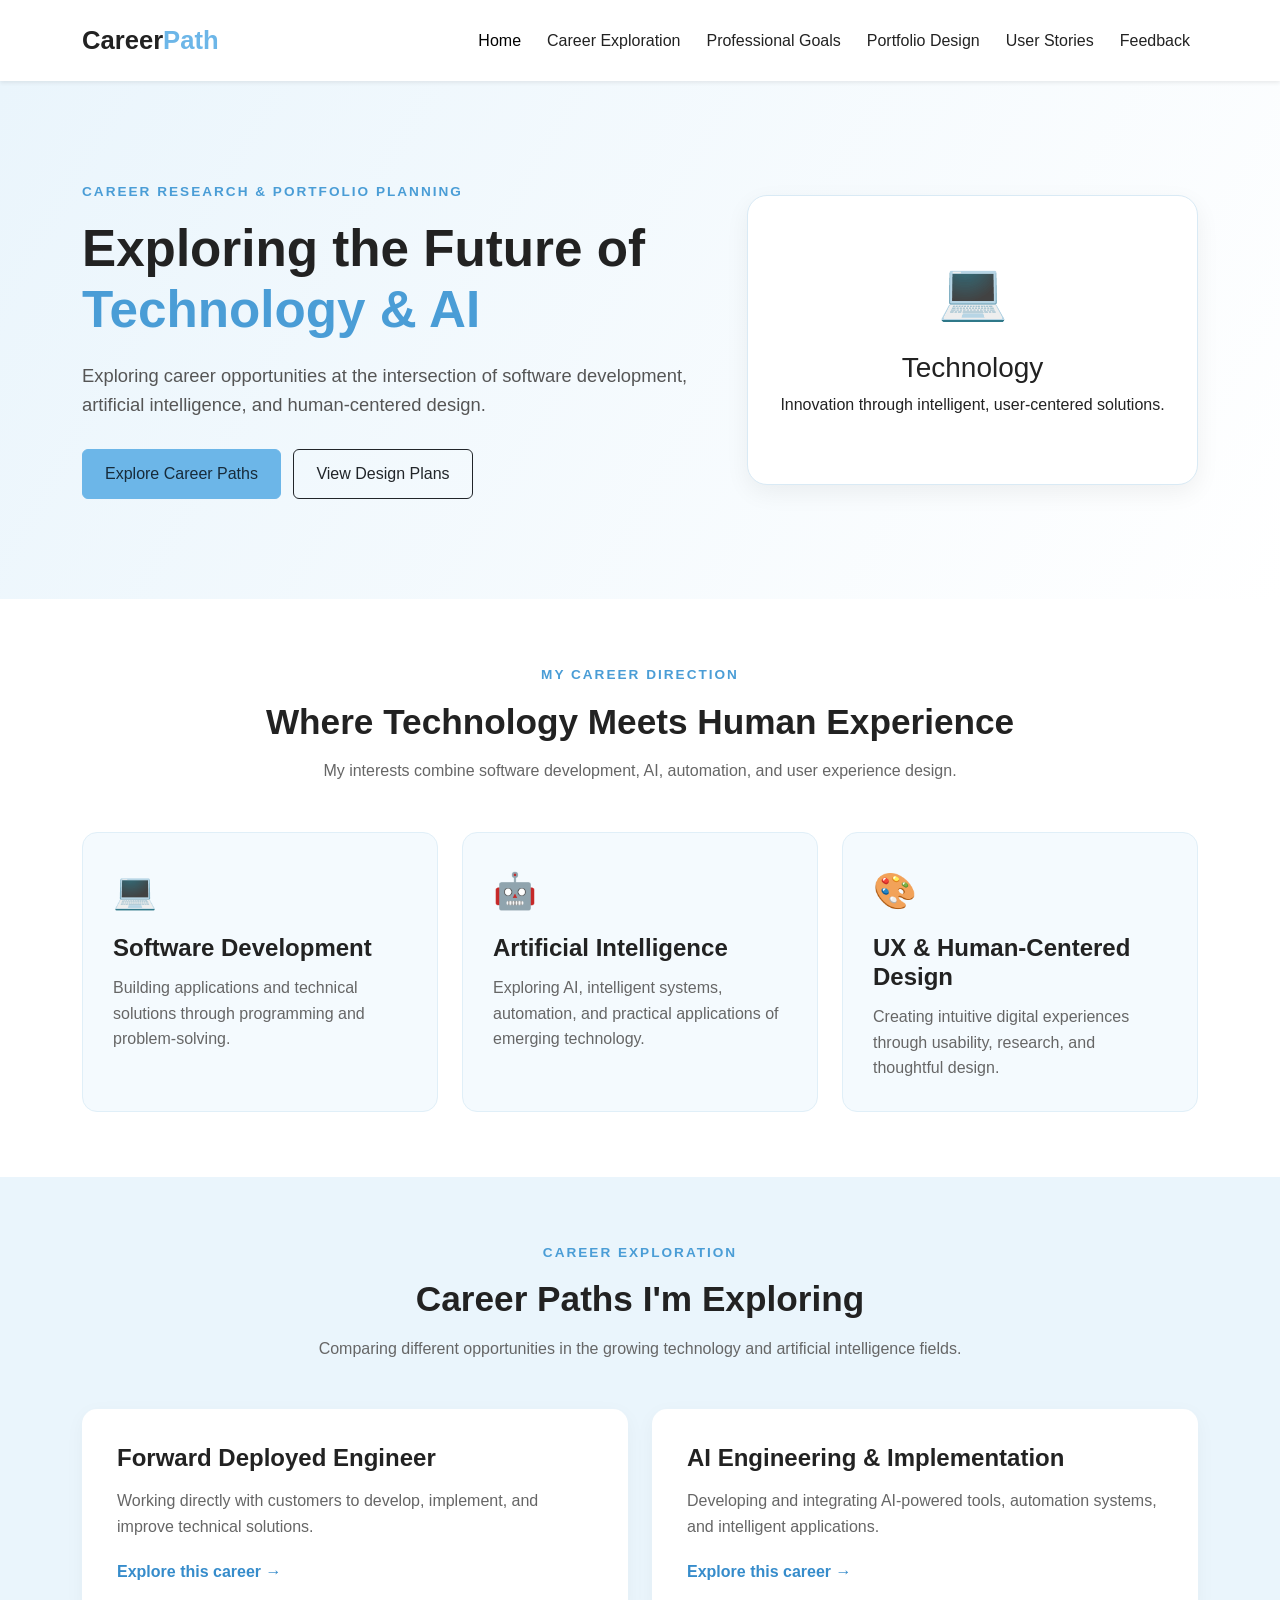
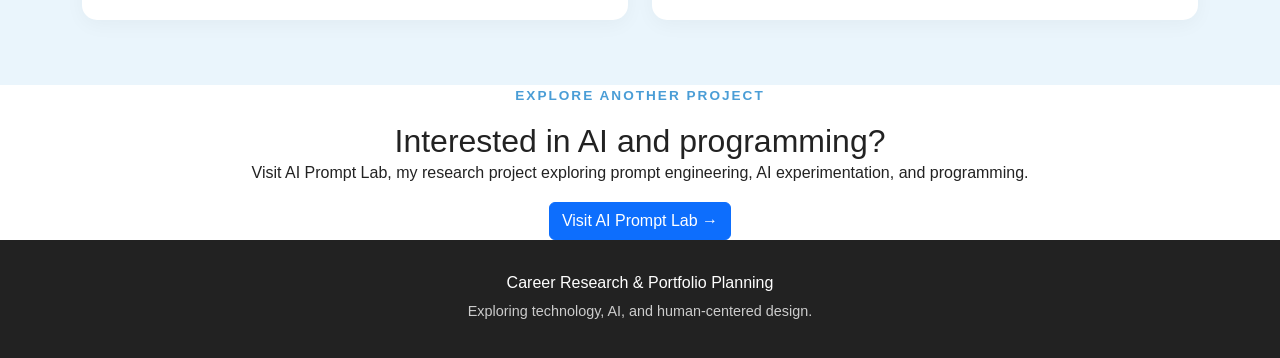
==== index.html @ ef3d42ed "Add files via upload" ====
<!DOCTYPE html>
<html lang="en">

<head>
    <meta charset="UTF-8">
    <meta name="viewport" content="width=device-width, initial-scale=1.0">

    <title>Career Research | Home</title>

    <!-- Bootstrap CSS -->
    <link
        href="https://cdn.jsdelivr.net/npm/bootstrap@5.3.8/dist/css/bootstrap.min.css"
        rel="stylesheet">

    <!-- Custom CSS -->
    <link rel="stylesheet" href="css/style.css">
</head>

<body>

    <!-- Navigation Bar -->
    <nav class="navbar navbar-expand-lg navbar-light bg-white shadow-sm">
        <div class="container">

            <a class="navbar-brand fw-bold" href="index.html">
                Career<span class="brand-highlight">Path</span>
            </a>

            <button class="navbar-toggler" type="button"
                data-bs-toggle="collapse"
                data-bs-target="#mainNavbar"
                aria-controls="mainNavbar"
                aria-expanded="false"
                aria-label="Toggle navigation">

                <span class="navbar-toggler-icon"></span>
            </button>

            <div class="collapse navbar-collapse" id="mainNavbar">

                <ul class="navbar-nav ms-auto">

                    <li class="nav-item">
                        <a class="nav-link active" href="index.html">Home</a>
                    </li>

                    <li class="nav-item">
                        <a class="nav-link" href="career.html">Career Exploration</a>
                    </li>

                    <li class="nav-item">
                        <a class="nav-link" href="goals.html">Professional Goals</a>
                    </li>

                    <li class="nav-item">
                        <a class="nav-link" href="design.html">Portfolio Design</a>
                    </li>

                    <li class="nav-item">
                        <a class="nav-link" href="user-stories.html">User Stories</a>
                    </li>

                    <li class="nav-item">
                        <a class="nav-link" href="feedback.html">Feedback</a>
                    </li>

                </ul>
            </div>
        </div>
    </nav>


    <!-- Hero Section -->
    <header class="hero-section">
        <div class="container">
            <div class="row align-items-center">

                <div class="col-lg-7">

                    <p class="hero-label">CAREER RESEARCH & PORTFOLIO PLANNING</p>

                    <h1>
                        Exploring the Future of
                        <span class="highlight-text">Technology & AI</span>
                    </h1>

                    <p class="hero-description">
                        Exploring career opportunities at the intersection
                        of software development, artificial intelligence,
                        and human-centered design.
                    </p>

                    <a href="career.html" class="btn btn-primary custom-btn">
                        Explore Career Paths
                    </a>

                    <a href="design.html" class="btn btn-outline-dark secondary-btn">
                        View Design Plans
                    </a>

                </div>

                <div class="col-lg-5 text-center mt-5 mt-lg-0">

                    <div class="hero-visual">
                        <div class="visual-icon">💻</div>
                        <h3>Technology</h3>
                        <p>Innovation through intelligent, user-centered solutions.</p>
                    </div>

                </div>

            </div>
        </div>
    </header>


    <!-- Introduction Section -->
    <section class="intro-section">
        <div class="container">

            <div class="section-heading text-center">
                <p class="section-label">MY CAREER DIRECTION</p>
                <h2>Where Technology Meets Human Experience</h2>
                <p>
                    My interests combine software development, AI,
                    automation, and user experience design.
                </p>
            </div>

            <div class="row g-4 mt-4">

                <div class="col-md-4">
                    <div class="interest-card">
                        <div class="card-icon">💻</div>
                        <h4>Software Development</h4>
                        <p>
                            Building applications and technical solutions
                            through programming and problem-solving.
                        </p>
                    </div>
                </div>

                <div class="col-md-4">
                    <div class="interest-card">
                        <div class="card-icon">🤖</div>
                        <h4>Artificial Intelligence</h4>
                        <p>
                            Exploring AI, intelligent systems, automation,
                            and practical applications of emerging technology.
                        </p>
                    </div>
                </div>

                <div class="col-md-4">
                    <div class="interest-card">
                        <div class="card-icon">🎨</div>
                        <h4>UX & Human-Centered Design</h4>
                        <p>
                            Creating intuitive digital experiences through
                            usability, research, and thoughtful design.
                        </p>
                    </div>
                </div>

            </div>
        </div>
    </section>


    <!-- Career Paths Section -->
    <section class="career-section">
        <div class="container">

            <div class="section-heading text-center">
                <p class="section-label">CAREER EXPLORATION</p>
                <h2>Career Paths I'm Exploring</h2>
                <p>
                    Comparing different opportunities in the growing
                    technology and artificial intelligence fields.
                </p>
            </div>

            <div class="row g-4 mt-4">

                <div class="col-md-6">
                    <div class="career-card">
                        <h4>Forward Deployed Engineer</h4>
                        <p>
                            Working directly with customers to develop,
                            implement, and improve technical solutions.
                        </p>
                        <a href="career.html">Explore this career →</a>
                    </div>
                </div>

                <div class="col-md-6">
                    <div class="career-card">
                        <h4>AI Engineering & Implementation</h4>
                        <p>
                            Developing and integrating AI-powered tools,
                            automation systems, and intelligent applications.
                        </p>
                        <a href="career.html">Explore this career →</a>
                    </div>
                </div>

            </div>
        </div>
    </section>

    <!-- Related Project -->
<section class="section-padding">
    <div class="container text-center">
        <p class="section-label">EXPLORE ANOTHER PROJECT</p>
        <h2 class="section-heading">Interested in AI and programming?</h2>
        <p>
            Visit AI Prompt Lab, my research project exploring
            prompt engineering, AI experimentation, and programming.
        </p>

        <a href="AI_PROMPT_LAB_URL"
           class="btn btn-primary"
           target="_blank"
           rel="noopener noreferrer">
            Visit AI Prompt Lab →
        </a>
    </div>
</section>


    <!-- Footer -->
    <footer class="site-footer">
        <div class="container text-center">
            <p>Career Research & Portfolio Planning</p>
            <p class="footer-small">Exploring technology, AI, and human-centered design.</p>
        </div>
    </footer>


    <!-- Bootstrap JavaScript -->
    <script src="https://cdn.jsdelivr.net/npm/bootstrap@5.3.8/dist/js/bootstrap.bundle.min.js"></script>

    <!-- Custom JavaScript -->
    <script src="js/script.js"></script>

</body>
</html>
---- css/style.css ----
/* =================================
   GENERAL STYLING
================================= */

body {
    font-family: Arial, Helvetica, sans-serif;
    color: #222222;
    background-color: #ffffff;
    margin: 0;
    line-height: 1.6;
}

a {
    text-decoration: none;
}


/* =================================
   NAVIGATION BAR
================================= */

.navbar {
    padding: 15px 0;
}

.navbar-brand {
    font-size: 1.6rem;
    color: #222222;
}

.brand-highlight {
    color: #6CB6E8;
}

.nav-link {
    color: #222222;
    margin-left: 10px;
    transition: color 0.3s ease;
}

.nav-link:hover,
.nav-link.active {
    color: #4A9DD6;
}


/* =================================
   HERO SECTION
================================= */

.hero-section {
    background: linear-gradient(
        120deg,
        #EAF5FC,
        #FFFFFF
    );
    padding: 100px 0;
}

.hero-label,
.section-label {
    color: #4A9DD6;
    font-size: 0.85rem;
    font-weight: bold;
    letter-spacing: 2px;
    margin-bottom: 15px;
}

.hero-section h1 {
    font-size: 3.2rem;
    font-weight: 700;
    line-height: 1.2;
    margin-bottom: 20px;
}

.highlight-text {
    color: #4A9DD6;
}

.hero-description {
    font-size: 1.15rem;
    color: #555555;
    max-width: 650px;
    margin-bottom: 30px;
}

.custom-btn {
    background-color: #6CB6E8;
    border-color: #6CB6E8;
    color: #172B3A;
    padding: 12px 22px;
    margin-right: 8px;
    transition: 0.3s ease;
}

.custom-btn:hover {
    background-color: #4A9DD6;
    border-color: #4A9DD6;
    color: #ffffff;
}

.secondary-btn {
    padding: 12px 22px;
}


/* =================================
   HERO VISUAL
================================= */

.hero-visual {
    background-color: #ffffff;
    border: 1px solid #D9EAF5;
    border-radius: 20px;
    padding: 50px 25px;
    box-shadow: 0 8px 25px rgba(0, 0, 0, 0.06);
}

.visual-icon {
    font-size: 3.5rem;
    margin-bottom: 15px;
}


/* =================================
   SECTION HEADINGS
================================= */

.intro-section,
.career-section {
    padding: 65px 0;
}

.section-heading {
    max-width: 750px;
    margin: 0 auto;
}

.section-heading h2 {
    font-size: 2.2rem;
    font-weight: 700;
    margin-bottom: 15px;
}

.section-heading p:not(.section-label) {
    color: #666666;
}


/* =================================
   INTEREST CARDS
================================= */

.interest-card {
    height: 100%;
    background-color: #F4FAFE;
    border: 1px solid #E0EFF8;
    border-radius: 15px;
    padding: 30px;
    transition: transform 0.3s ease,
                box-shadow 0.3s ease;
}

.interest-card:hover {
    transform: translateY(-6px);
    box-shadow: 0 10px 25px rgba(0, 0, 0, 0.08);
}

.card-icon {
    font-size: 2.2rem;
    margin-bottom: 15px;
}

.interest-card h4 {
    font-weight: 700;
    margin-bottom: 12px;
}

.interest-card p {
    color: #666666;
    margin-bottom: 0;
}


/* =================================
   CAREER SECTION
================================= */

.career-section {
    background-color: #EAF5FC;
}

.career-card {
    height: 100%;
    background-color: #ffffff;
    border-radius: 15px;
    padding: 35px;
    box-shadow: 0 5px 20px rgba(0, 0, 0, 0.04);
    transition: transform 0.3s ease;
}

.career-card:hover {
    transform: translateY(-5px);
}

.career-card h4 {
    font-weight: 700;
    margin-bottom: 15px;
}

.career-card p {
    color: #666666;
    margin-bottom: 20px;
}

.career-card a {
    color: #368CCB;
    font-weight: 600;
}

.career-card a:hover {
    color: #185F96;
}


/* =================================
   FOOTER
================================= */

.site-footer {
    background-color: #222222;
    color: #ffffff;
    padding: 30px 0;
}

.site-footer p {
    margin-bottom: 5px;
}

.footer-small {
    color: #cccccc;
    font-size: 0.9rem;
}


/* =================================
   RESPONSIVE DESIGN
================================= */

@media (max-width: 768px) {

    .hero-section {
        padding: 65px 0;
    }

    .hero-section h1 {
        font-size: 2.3rem;
    }

    .section-heading h2 {
        font-size: 1.8rem;
    }

    .hero-visual {
        padding: 35px 20px;
    }

    .nav-link {
        margin-left: 0;
        padding: 10px 0;
    }

}



/* =================================
   CAREER EXPLORATION PAGE
================================= */

/* Page Header */

.page-header {
    background: linear-gradient(120deg, #EAF5FC, #FFFFFF);
    padding: 75px 0;
}

.page-header h1 {
    font-size: 2.8rem;
    font-weight: 700;
    margin-bottom: 15px;
}

.page-header p:not(.section-label) {
    color: #666666;
    max-width: 750px;
    margin: 0 auto;
}


/* Content Sections */

.content-section {
    padding: 65px 0;
}

.research-intro,
.reflection-card {
    max-width: 900px;
    margin: 0 auto;
}

.research-intro h2,
.reflection-card h2 {
    font-weight: 700;
    margin-bottom: 20px;
}

.research-intro p,
.reflection-card p {
    color: #555555;
    font-size: 1.05rem;
}


/* Job Research Cards */

.job-section {
    padding: 35px 0;
}

.alternate-section {
    background-color: #EAF5FC;
}

.job-card {
    background-color: #ffffff;
    border: 1px solid #E0EFF8;
    border-radius: 18px;
    padding: 40px;
    box-shadow: 0 5px 20px rgba(0, 0, 0, 0.04);
}

.job-card-header {
    display: flex;
    justify-content: space-between;
    align-items: flex-start;
    border-bottom: 1px solid #E5E5E5;
    padding-bottom: 25px;
    margin-bottom: 25px;
}

.job-category {
    color: #4A9DD6;
    font-size: 0.8rem;
    font-weight: bold;
    letter-spacing: 1.5px;
}

.job-card h2 {
    font-size: 2rem;
    font-weight: 700;
    margin: 10px 0;
}

.job-card h5 {
    color: #777777;
}

.job-number {
    color: #A9D9F5;
    font-size: 3rem;
    font-weight: bold;
}

.job-card h4 {
    font-size: 1.15rem;
    font-weight: 700;
    margin-top: 28px;
    margin-bottom: 12px;
}

.job-card p,
.job-card li {
    color: #555555;
}

.job-card li {
    margin-bottom: 8px;
}


/* Skill Tags */

.skill-list {
    display: flex;
    flex-wrap: wrap;
    gap: 10px;
}

.skill-list span {
    background-color: #EAF5FC;
    color: #245D83;
    padding: 7px 14px;
    border-radius: 20px;
    font-size: 0.9rem;
    font-weight: 600;
}


/* Job Source Links */

.source-link {
    display: inline-block;
    color: #368CCB;
    font-weight: 600;
    margin-top: 20px;
}

.source-link:hover {
    color: #185F96;
}


/* Comparison Table */

.comparison-section {
    background-color: #F4FAFE;
    padding: 85px 0;
}

.comparison-table {
    background-color: #ffffff;
    border-radius: 12px;
    overflow: hidden;
    min-width: 750px;
}

.comparison-table th {
    background-color: #DCEFFA;
    color: #222222;
}

.comparison-table td,
.comparison-table th {
    padding: 18px;
    vertical-align: middle;
}

.comparison-table tbody tr:hover {
    background-color: #F4FAFE;
}


/* Career Reflection */

.reflection-card {
    background-color: #F4FAFE;
    border-left: 5px solid #6CB6E8;
    border-radius: 12px;
    padding: 35px;
}


/* Research Date */

.research-date {
    background-color: #ffffff;
    padding: 20px 0;
}

.research-date p {
    color: #777777;
    font-size: 0.9rem;
    margin: 0;
}


/* Responsive Design */

@media (max-width: 768px) {

    .page-header {
        padding: 55px 0;
    }

    .page-header h1 {
        font-size: 2.1rem;
    }

    .job-card {
        padding: 25px;
    }

    .job-card h2 {
        font-size: 1.6rem;
    }

    .job-number {
        font-size: 2rem;
    }

    .reflection-card {
        padding: 25px;
    }

}



/* =================================
   PROFESSIONAL GOALS PAGE
================================= */

.goals-section {
    padding: 75px 0;
}

.goal-intro {
    max-width: 950px;
    margin: 0 auto;
}

.goal-intro h2 {
    font-size: 2.2rem;
    font-weight: 700;
    margin-bottom: 25px;
}

.goal-intro p:not(.section-label) {
    color: #555555;
    font-size: 1.05rem;
    line-height: 1.8;
}


/* Short-Term Goal Cards */

.goal-card {
    height: 100%;
    background-color: #ffffff;
    border: 1px solid #E0EFF8;
    border-radius: 15px;
    padding: 30px;
    transition: transform 0.3s ease,
                box-shadow 0.3s ease;
}

.goal-card:hover {
    transform: translateY(-5px);
    box-shadow: 0 10px 25px rgba(0, 0, 0, 0.07);
}

.goal-icon {
    font-size: 2.3rem;
    margin-bottom: 18px;
}

.goal-card h4 {
    font-weight: 700;
    margin-bottom: 15px;
}

.goal-card p {
    color: #666666;
    margin-bottom: 0;
    line-height: 1.7;
}


/* Technical Development Cards */

.development-card {
    height: 100%;
    background-color: #F4FAFE;
    border: 1px solid #E0EFF8;
    border-radius: 15px;
    padding: 30px;
}

.development-card h4 {
    font-weight: 700;
    font-size: 1.25rem;
    margin-bottom: 22px;
    padding-bottom: 15px;
    border-bottom: 2px solid #A9D9F5;
}

.development-card ul {
    padding-left: 20px;
    margin-bottom: 0;
}

.development-card li {
    color: #555555;
    margin-bottom: 13px;
}


/* Long-Term Goals */

.future-card {
    height: 100%;
    background-color: #ffffff;
    border-radius: 15px;
    padding: 35px;
    border: 1px solid #E0EFF8;
    box-shadow: 0 5px 20px rgba(0, 0, 0, 0.04);
}

.future-card h4 {
    font-weight: 700;
    margin-bottom: 18px;
}

.future-card p {
    color: #555555;
    line-height: 1.8;
    margin-bottom: 0;
}


/* Professional Vision */

.vision-statement {
    color: #368CCB;
    font-weight: 700;
    margin-top: 30px;
    font-style: italic;
}


/* Responsive Design */

@media (max-width: 768px) {

    .goals-section {
        padding: 55px 0;
    }

    .goal-intro h2 {
        font-size: 1.8rem;
    }

    .goal-card,
    .development-card,
    .future-card {
        padding: 25px;
    }

}



/* =================================
   PORTFOLIO DESIGN PAGE
================================= */

.design-intro {
    max-width: 950px;
    margin: 0 auto;
}

.design-intro h2 {
    font-weight: 700;
    margin-bottom: 20px;
}

.design-intro p:not(.section-label) {
    color: #555555;
    font-size: 1.05rem;
    line-height: 1.8;
}


/* Audience Points */

.audience-points {
    display: grid;
    grid-template-columns: repeat(3, 1fr);
    gap: 20px;
    margin-top: 30px;
}

.audience-points div {
    background-color: #F4FAFE;
    border: 1px solid #E0EFF8;
    border-radius: 12px;
    padding: 22px;
}

.audience-points strong,
.audience-points span {
    display: block;
}

.audience-points strong {
    margin-bottom: 8px;
}

.audience-points span {
    color: #666666;
    font-size: 0.95rem;
}


/* Design Direction Cards */

.design-directions {
    padding: 85px 0;
}

.direction-card {
    background-color: #ffffff;
    border: 1px solid #E0EFF8;
    border-radius: 18px;
    padding: 35px;
    box-shadow: 0 5px 20px rgba(0, 0, 0, 0.04);
}

.direction-heading {
    display: flex;
    justify-content: space-between;
    align-items: flex-start;
    margin-bottom: 25px;
}

.direction-label {
    color: #4A9DD6;
    font-size: 0.8rem;
    font-weight: bold;
    letter-spacing: 1.5px;
}

.direction-heading h3 {
    font-size: 1.8rem;
    font-weight: 700;
    margin: 8px 0;
}

.direction-personality {
    color: #777777;
    margin: 0;
}

.direction-letter {
    font-size: 3rem;
    font-weight: bold;
    color: #A9D9F5;
}


/* Portfolio Mockups */

.mockup-frame {
    border-radius: 14px;
    overflow: hidden;
    min-height: 300px;
    margin-bottom: 30px;
    border: 1px solid #E0E0E0;
}


/* Modern Professional Mockup */

.modern-mockup {
    background-color: #ffffff;
    padding: 20px;
}

.mockup-navbar {
    display: flex;
    justify-content: space-between;
    align-items: center;
    padding: 10px 15px;
    border-bottom: 1px solid #EEEEEE;
    font-size: 0.85rem;
}

.mockup-navbar strong {
    color: #222222;
}

.mockup-navbar div,
.creative-navbar div {
    display: flex;
    gap: 18px;
    color: #666666;
}

.modern-hero {
    display: grid;
    grid-template-columns: 1.3fr 1fr;
    gap: 30px;
    align-items: center;
    padding: 35px 25px;
}

.modern-hero-text > span {
    color: #4A9DD6;
    font-size: 0.7rem;
    font-weight: bold;
    letter-spacing: 1px;
}

.modern-hero-text h4 {
    font-size: 1.8rem;
    font-weight: bold;
    margin: 12px 0;
}

.modern-hero-text p {
    color: #777777;
    font-size: 0.9rem;
}

.mockup-button {
    display: inline-block;
    background-color: #A9D9F5;
    color: #222222;
    padding: 9px 16px;
    border-radius: 5px;
    font-size: 0.8rem;
    font-weight: bold;
}

.modern-hero-image {
    background-color: #EAF5FC;
    border-radius: 12px;
    min-height: 140px;
    display: flex;
    flex-direction: column;
    align-items: center;
    justify-content: center;
}

.modern-hero-image span {
    font-size: 2.5rem;
}

.modern-hero-image p {
    color: #555555;
    font-size: 0.8rem;
}

.modern-projects {
    display: grid;
    grid-template-columns: repeat(3, 1fr);
    gap: 12px;
    padding: 0 25px 20px;
}

.modern-projects div {
    height: 48px;
    background-color: #F0F6FA;
    border-radius: 6px;
}


/* Creative Technology Mockup */

.creative-mockup {
    background-color: #172033;
    color: #ffffff;
    padding: 20px;
    border: none;
}

.creative-navbar {
    display: flex;
    justify-content: space-between;
    align-items: center;
    padding: 10px 15px;
    border-bottom: 1px solid #354057;
    font-size: 0.8rem;
}

.creative-navbar strong {
    letter-spacing: 1px;
}

.creative-navbar strong span {
    color: #35D5E8;
}

.creative-navbar div {
    color: #D5DCE9;
}

.creative-hero {
    display: grid;
    grid-template-columns: 1.2fr 1fr;
    align-items: center;
    padding: 30px 25px;
    gap: 20px;
}

.creative-label {
    color: #35D5E8;
    font-size: 0.7rem;
    letter-spacing: 1.5px;
}

.creative-hero h4 {
    font-size: 2rem;
    font-weight: bold;
    margin: 12px 0;
    line-height: 1.15;
}

.creative-hero h4 span {
    color: #35D5E8;
}

.creative-hero p {
    color: #BFC9DA;
    font-size: 0.85rem;
}

.creative-button {
    display: inline-block;
    border: 1px solid #35D5E8;
    color: #35D5E8;
    padding: 9px 13px;
    border-radius: 4px;
    font-size: 0.7rem;
    font-weight: bold;
}

.creative-art {
    position: relative;
    height: 180px;
    display: flex;
    justify-content: center;
    align-items: center;
}

.art-circle {
    width: 120px;
    height: 120px;
    border-radius: 50%;
    background: linear-gradient(135deg, #3867E8, #35D5E8);
}

.art-square {
    position: absolute;
    width: 75px;
    height: 75px;
    background-color: #9B78ED;
    border-radius: 12px;
    transform: rotate(35deg);
    opacity: 0.85;
    right: 18%;
    top: 10%;
}

.art-orbit {
    position: absolute;
    color: #ffffff;
    font-size: 2rem;
    left: 15%;
    bottom: 15%;
}


/* Direction Details */

.direction-details {
    display: grid;
    grid-template-columns: repeat(2, 1fr);
    gap: 25px;
}

.direction-details h4 {
    font-size: 1.1rem;
    font-weight: 700;
    margin-bottom: 10px;
}

.direction-details p {
    color: #666666;
    margin-bottom: 0;
    line-height: 1.7;
}


/* Color Palette Swatches */

.palette-row {
    display: flex;
    gap: 10px;
    margin-bottom: 10px;
}

.palette-swatch {
    display: inline-block;
    width: 35px;
    height: 35px;
    border: 1px solid #DDDDDD;
    border-radius: 50%;
}


/* Final Design */

.final-design-section {
    background-color: #EAF5FC;
    padding: 85px 0;
}

.final-design-card {
    background-color: #ffffff;
    border: 2px solid #A9D9F5;
    border-radius: 18px;
    padding: 40px;
    box-shadow: 0 8px 25px rgba(0, 0, 0, 0.05);
}

.selected-badge {
    display: inline-block;
    background-color: #EAF5FC;
    color: #368CCB;
    font-size: 0.75rem;
    font-weight: bold;
    letter-spacing: 1px;
    padding: 8px 14px;
    border-radius: 20px;
    margin-bottom: 20px;
}

.final-design-card h3 {
    font-weight: 700;
    font-size: 1.8rem;
    margin-bottom: 15px;
}

.final-design-card > p {
    color: #666666;
    line-height: 1.8;
    max-width: 850px;
}

.final-design-grid {
    display: grid;
    grid-template-columns: repeat(3, 1fr);
    gap: 20px;
    margin-top: 30px;
}

.final-design-grid div {
    background-color: #F4FAFE;
    border-radius: 12px;
    padding: 22px;
}

.final-design-grid h4 {
    font-size: 1.05rem;
    font-weight: 700;
}

.final-design-grid p {
    color: #666666;
    font-size: 0.95rem;
    margin-bottom: 0;
}


/* Design Specifications */

.design-specs {
    max-width: 950px;
    margin-left: auto;
    margin-right: auto;
    border-top: 1px solid #E0E0E0;
}

.spec-row {
    display: grid;
    grid-template-columns: 220px 1fr;
    gap: 25px;
    align-items: center;
    padding: 22px 15px;
    border-bottom: 1px solid #E0E0E0;
}

.spec-row h4 {
    font-size: 1.05rem;
    font-weight: 700;
    margin: 0;
}

.spec-row p {
    color: #666666;
    margin: 0;
}


/* Responsive Design */

@media (max-width: 768px) {

    .audience-points,
    .direction-details,
    .final-design-grid {
        grid-template-columns: 1fr;
    }

    .direction-card {
        padding: 22px;
    }

    .direction-heading h3 {
        font-size: 1.4rem;
    }

    .mockup-navbar,
    .creative-navbar {
        flex-wrap: wrap;
        gap: 12px;
    }

    .mockup-navbar div,
    .creative-navbar div {
        flex-wrap: wrap;
        gap: 10px;
    }

    .modern-hero,
    .creative-hero {
        grid-template-columns: 1fr;
    }

    .modern-hero h4,
    .creative-hero h4 {
        font-size: 1.5rem;
    }

    .creative-art {
        height: 140px;
    }

    .final-design-card {
        padding: 25px;
    }

    .final-design-card h3 {
        font-size: 1.5rem;
    }

    .spec-row {
        grid-template-columns: 1fr;
        gap: 10px;
    }

}




/* =================================
   USER STORIES PAGE
================================= */

.user-story-intro {
    max-width: 950px;
    margin: 0 auto;
}

.user-story-intro h2 {
    font-weight: 700;
    margin-bottom: 20px;
}

.user-story-intro p:not(.section-label) {
    color: #555555;
    font-size: 1.05rem;
    line-height: 1.8;
}


/* User Story Sections */

.user-stories-section {
    padding: 35px 0;
}

.user-story-card {
    background-color: #ffffff;
    border: 1px solid #E0EFF8;
    border-radius: 16px;
    padding: 35px;
    box-shadow: 0 5px 20px rgba(0, 0, 0, 0.04);
}


/* Story Heading */

.story-header {
    display: flex;
    align-items: center;
    gap: 22px;
    margin-bottom: 25px;
}

.story-number {
    color: #A9D9F5;
    font-size: 2.7rem;
    font-weight: bold;
}

.story-category {
    color: #4A9DD6;
    font-size: 0.8rem;
    font-weight: bold;
    letter-spacing: 1.5px;
}

.story-header h3 {
    font-size: 1.5rem;
    font-weight: 700;
    margin: 5px 0 0;
}


/* User Story Statement */

.user-story-statement {
    background-color: #F4FAFE;
    border-left: 4px solid #6CB6E8;
    border-radius: 8px;
    padding: 22px;
    margin-bottom: 28px;
}

.user-story-statement p {
    color: #444444;
    font-size: 1.05rem;
    line-height: 1.8;
    margin: 0;
}


/* Acceptance Criteria */

.user-story-card h4 {
    font-size: 1.1rem;
    font-weight: 700;
    margin-bottom: 18px;
}

.acceptance-list {
    list-style: none;
    padding: 0;
    margin: 0;
}

.acceptance-list li {
    position: relative;
    padding-left: 32px;
    margin-bottom: 14px;
    color: #555555;
    line-height: 1.6;
}

.acceptance-list li::before {
    content: "✓";
    position: absolute;
    left: 0;
    top: 0;
    color: #368CCB;
    font-weight: bold;
    font-size: 1.1rem;
}


/* Responsive Design */

@media (max-width: 768px) {

    .user-stories-section {
        padding: 25px 0;
    }

    .user-story-card {
        padding: 25px;
    }

    .story-number {
        font-size: 2.1rem;
    }

    .story-header h3 {
        font-size: 1.25rem;
    }

}



/* =================================
   FEEDBACK PAGE
================================= */

.feedback-intro {
    max-width: 950px;
    margin: 0 auto;
}

.feedback-intro h2 {
    font-weight: 700;
    margin-bottom: 20px;
}

.feedback-intro p:not(.section-label) {
    color: #555555;
    font-size: 1.05rem;
    line-height: 1.8;
}


/* Feedback Sections */

.feedback-section {
    padding: 75px 0;
}


/* Peer Feedback Card */

.feedback-card,
.github-issue-card,
.change-card {
    max-width: 950px;
    margin-left: auto;
    margin-right: auto;
    background-color: #ffffff;
    border: 1px solid #E0EFF8;
    border-radius: 16px;
    padding: 35px;
    box-shadow: 0 5px 20px rgba(0, 0, 0, 0.04);
}

.feedback-status {
    display: inline-block;
    background-color: #EAF5FC;
    color: #368CCB;
    font-size: 0.75rem;
    font-weight: bold;
    letter-spacing: 1px;
    padding: 8px 14px;
    border-radius: 20px;
    margin-bottom: 25px;
}

.feedback-detail {
    display: grid;
    grid-template-columns: 180px 1fr;
    gap: 15px;
    padding: 12px 0;
}

.feedback-detail strong {
    color: #222222;
}

.feedback-detail span {
    color: #666666;
}

.feedback-card h4 {
    font-weight: 700;
    font-size: 1.1rem;
    margin-bottom: 15px;
}

.feedback-placeholder {
    background-color: #F4FAFE;
    border-left: 4px solid #A9D9F5;
    padding: 22px;
    border-radius: 8px;
}

.feedback-placeholder p,
.response-placeholder {
    color: #666666;
    line-height: 1.8;
    margin-bottom: 0;
}

.response-placeholder {
    background-color: #FAFAFA;
    padding: 18px;
    border-radius: 8px;
}


/* GitHub Issue */

.github-issue-card {
    text-align: center;
}

.issue-icon {
    font-size: 2.5rem;
    margin-bottom: 15px;
}

.github-issue-card h3 {
    font-weight: 700;
    margin-bottom: 15px;
}

.github-issue-card > p {
    color: #666666;
    line-height: 1.8;
    max-width: 700px;
    margin: 0 auto 25px;
}

.issue-fields {
    text-align: left;
    margin-top: 25px;
}

.issue-fields div {
    padding: 18px;
    background-color: #F4FAFE;
    border-radius: 8px;
    margin-bottom: 12px;
}

.issue-fields strong {
    display: block;
    margin-bottom: 8px;
}

.issue-fields p {
    color: #666666;
    margin-bottom: 0;
    overflow-wrap: anywhere;
}


/* Change Process */

.change-card {
    padding: 15px 35px;
}

.change-step {
    display: flex;
    align-items: flex-start;
    gap: 22px;
    padding: 25px 0;
    border-bottom: 1px solid #EAEAEA;
}

.change-step:last-child {
    border-bottom: none;
}

.change-number {
    display: flex;
    align-items: center;
    justify-content: center;
    flex-shrink: 0;
    width: 45px;
    height: 45px;
    border-radius: 50%;
    background-color: #EAF5FC;
    color: #368CCB;
    font-size: 1.1rem;
    font-weight: bold;
}

.change-step h4 {
    font-weight: 700;
    font-size: 1.1rem;
    margin-bottom: 8px;
}

.change-step p {
    color: #666666;
    line-height: 1.7;
    margin-bottom: 0;
}


/* Responsive Design */

@media (max-width: 768px) {

    .feedback-section {
        padding: 55px 0;
    }

    .feedback-card,
    .github-issue-card,
    .change-card {
        padding: 25px;
    }

    .feedback-detail {
        grid-template-columns: 1fr;
        gap: 5px;
    }

    .change-step {
        gap: 15px;
    }

}

.source-note {
    color: #777777;
    font-size: 0.85rem;
    margin-top: 12px;
}
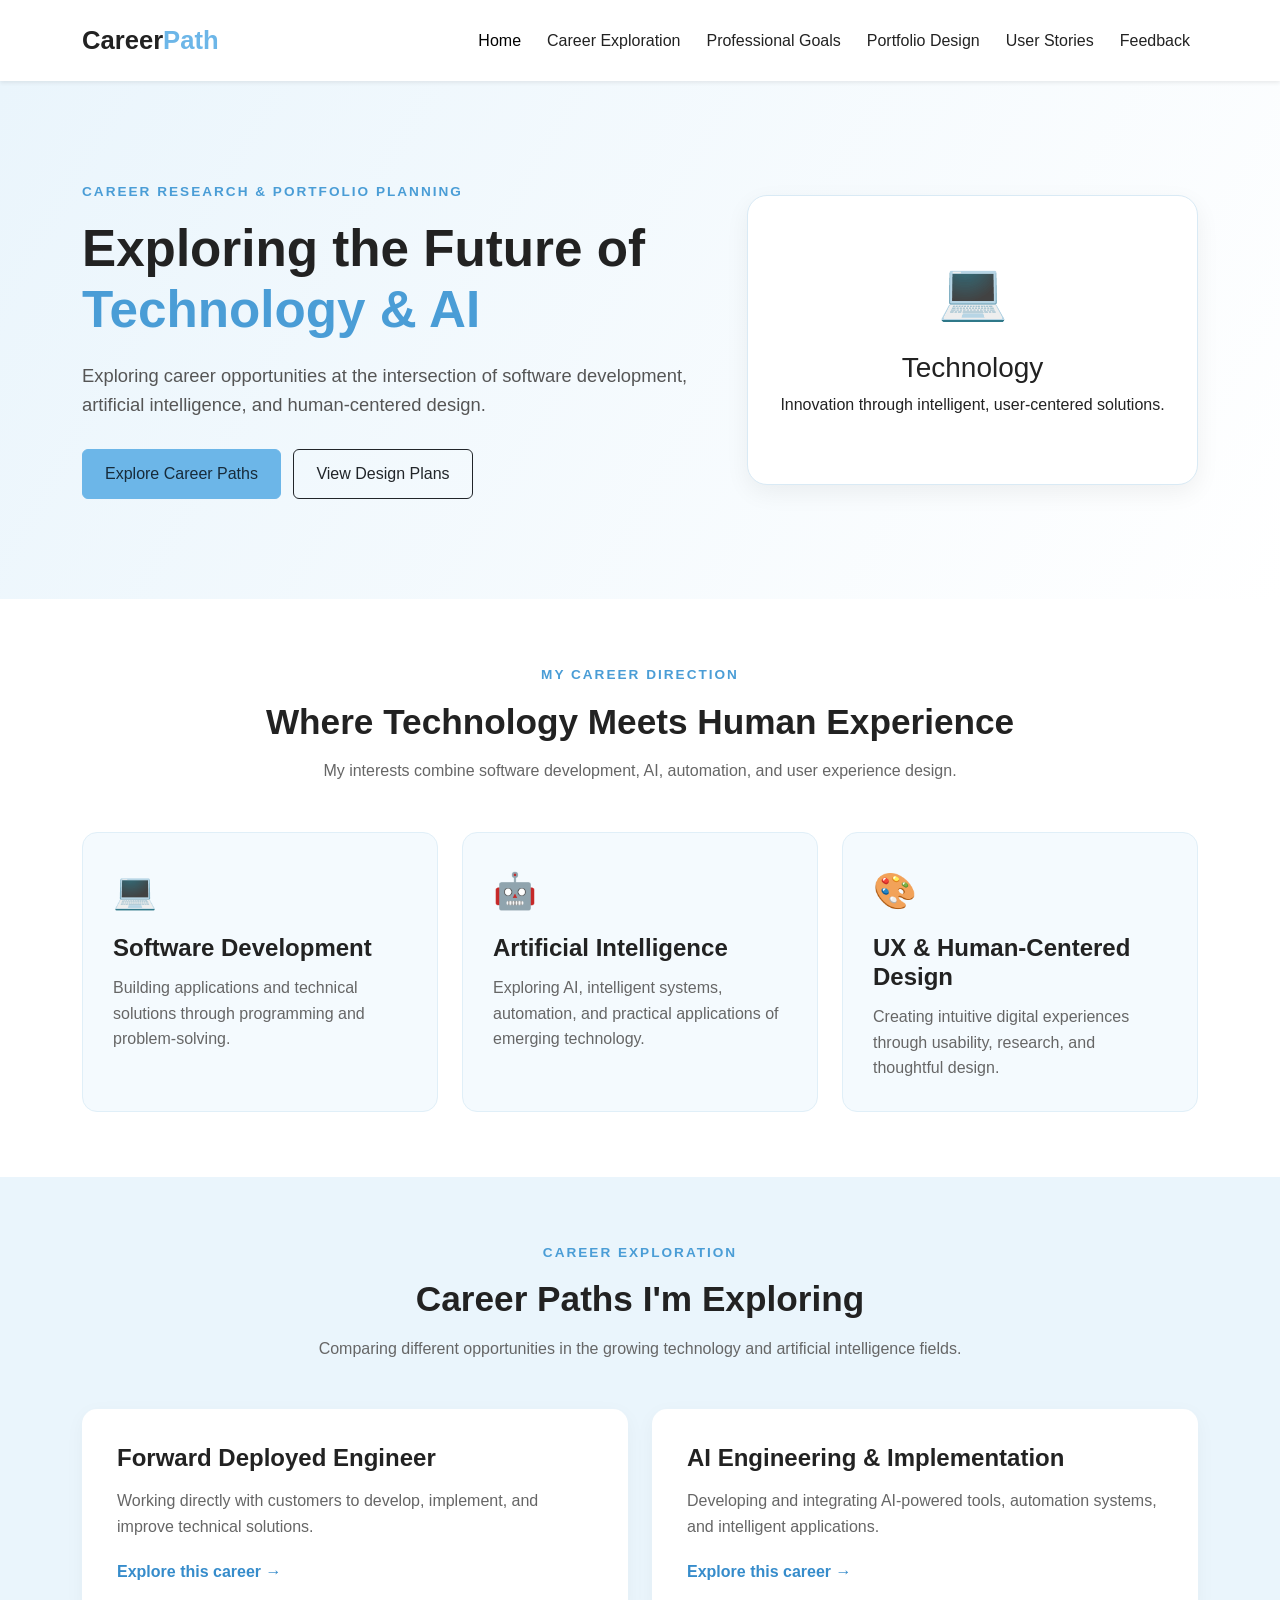
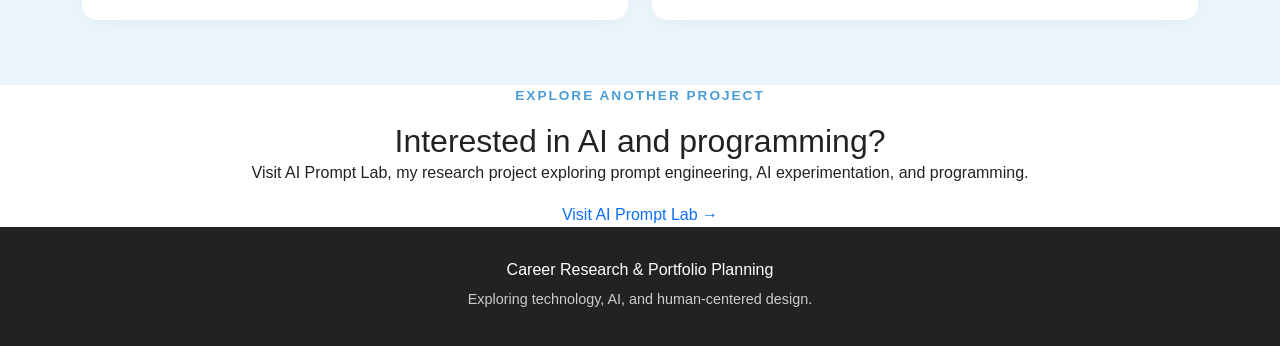
==== commit 91818e8e: "Update index.html" ====
--- a/index.html
+++ b/index.html
@@ -220,12 +220,11 @@
             prompt engineering, AI experimentation, and programming.
         </p>
 
-        <a href="AI_PROMPT_LAB_URL"
-           class="btn btn-primary"
-           target="_blank"
-           rel="noopener noreferrer">
-            Visit AI Prompt Lab →
-        </a>
+        <a href="https://jmb26243.github.io/ai-prompt-lab-research/"
+   target="_blank"
+   rel="noopener noreferrer">
+    Visit AI Prompt Lab →
+</a>
     </div>
 </section>
 
